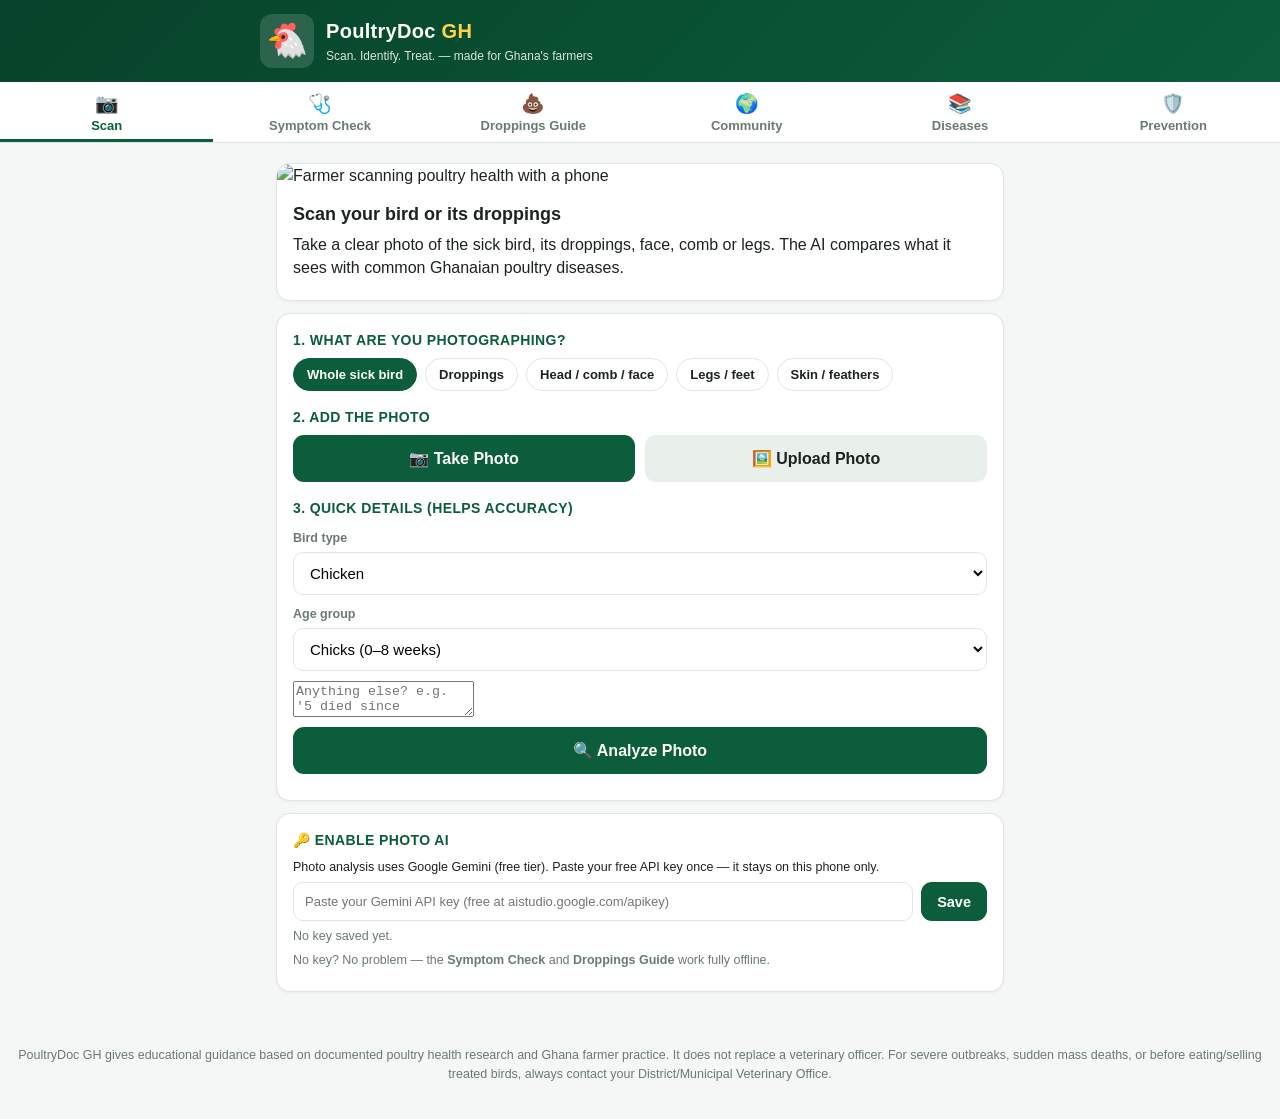
==== index.html @ f8400164 "PoultryDoc GH v2: photo-scan AI, symptom checker, 17-disease library, community outbreak watch + far" ====
<!DOCTYPE html>
<html lang="en">
<head>
<meta charset="UTF-8">
<meta name="viewport" content="width=device-width, initial-scale=1.0, maximum-scale=1.0, user-scalable=no">
<meta name="theme-color" content="#0b5d3b">
<title>PoultryDoc GH — Poultry Disease Scanner &amp; Treatment Guide</title>
<meta name="description" content="Scan your poultry, identify diseases, and get natural + chemical treatments tailored for Ghana. Works for chickens, guinea fowl, ducks, turkeys and pigeons.">
<link rel="icon" href="data:image/svg+xml,<svg xmlns='http://www.w3.org/2000/svg' viewBox='0 0 100 100'><text y='.9em' font-size='90'>🐔</text></svg>">
<link rel="stylesheet" href="styles.css">
</head>
<body>

<header class="topbar">
  <div class="brand">
    <span class="brand-ico">🐔</span>
    <div>
      <h1>PoultryDoc <span class="gh">GH</span></h1>
      <p class="tagline">Scan. Identify. Treat. — made for Ghana's farmers</p>
    </div>
  </div>
</header>

<nav class="tabs">
  <button class="tab active" data-tab="scan"><span>📷</span>Scan</button>
  <button class="tab" data-tab="checker"><span>🩺</span>Symptom Check</button>
  <button class="tab" data-tab="poop"><span>💩</span>Droppings Guide</button>
  <button class="tab" data-tab="community"><span>🌍</span>Community</button>
  <button class="tab" data-tab="library"><span>📚</span>Diseases</button>
  <button class="tab" data-tab="prevent"><span>🛡️</span>Prevention</button>
</nav>

<main>

<!-- ══════════ SCAN TAB ══════════ -->
<section id="tab-scan" class="tabpane active">
  <div class="hero card">
    <img src="https://media.base44.com/images/public/6a905b28db05fd158cb14c9d/e3b86da07_generated_image.png" alt="Farmer scanning poultry health with a phone" class="hero-img">
    <div class="hero-txt">
      <h2>Scan your bird or its droppings</h2>
      <p>Take a clear photo of the sick bird, its droppings, face, comb or legs. The AI compares what it sees with common Ghanaian poultry diseases.</p>
    </div>
  </div>

  <div class="card">
    <h3>1. What are you photographing?</h3>
    <div class="chiprow" id="scan-subject">
      <button class="chip active" data-v="the whole sick bird">Whole sick bird</button>
      <button class="chip" data-v="droppings / faeces">Droppings</button>
      <button class="chip" data-v="the head, comb or face">Head / comb / face</button>
      <button class="chip" data-v="the legs or feet">Legs / feet</button>
      <button class="chip" data-v="the skin or feathers">Skin / feathers</button>
    </div>

    <h3>2. Add the photo</h3>
    <div class="scan-actions">
      <button class="btn primary big" id="btn-capture">📷 Take Photo</button>
      <button class="btn big" id="btn-upload">🖼️ Upload Photo</button>
    </div>
    <input type="file" id="photo-input" accept="image/*" capture="environment" hidden>

    <div id="photo-preview-wrap" class="photo-preview" hidden>
      <img id="photo-preview" alt="Your photo">
      <button class="btn small danger" id="btn-remove-photo">✕ Remove</button>
    </div>

    <h3>3. Quick details (helps accuracy)</h3>
    <label class="field">
      <span>Bird type</span>
      <select id="scan-species">
        <option>Chicken</option><option>Guinea fowl</option><option>Duck</option>
        <option>Turkey</option><option>Pigeon</option>
      </select>
    </label>
    <label class="field">
      <span>Age group</span>
      <select id="scan-age">
        <option value="chicks">Chicks (0–8 weeks)</option>
        <option value="growers">Growers (2–5 months)</option>
        <option value="adults">Adults / layers</option>
        <option value="mixed">Mixed ages</option>
      </select>
    </label>
    <textarea id="scan-notes" class="field" rows="2" placeholder="Anything else? e.g. '5 died since yesterday', 'not eating', 'raining season', 'just bought new birds'"></textarea>

    <button class="btn primary big full" id="btn-analyze">🔍 Analyze Photo</button>
    <div id="scan-status" class="status"></div>
  </div>

  <div class="card" id="ai-key-card">
    <h3>🔑 Enable photo AI</h3>
    <p class="small">Photo analysis uses Google Gemini (free tier). Paste your free API key once — it stays on this phone only.</p>
    <div class="ai-key-row">
      <input type="password" id="ai-key" placeholder="Paste your Gemini API key (free at aistudio.google.com/apikey)">
      <button class="btn primary" id="btn-save-key">Save</button>
    </div>
    <p class="small" id="ai-key-status"></p>
    <p class="small dim">No key? No problem — the <b>Symptom Check</b> and <b>Droppings Guide</b> work fully offline.</p>
  </div>
</section>

<!-- ══════════ SYMPTOM CHECKER ══════════ -->
<section id="tab-checker" class="tabpane">
  <div class="card">
    <h2>🩺 Answer a few questions about the flock</h2>
    <p class="dim">Tick everything you've seen. Unsure? Skip it — the checker works with partial answers.</p>

    <h3>Which birds?</h3>
    <label class="field"><span>Bird type</span>
      <select id="ck-species"><option>Chicken</option><option>Guinea fowl</option><option>Duck</option><option>Turkey</option><option>Pigeon</option></select>
    </label>
    <label class="field"><span>Age group</span>
      <select id="ck-age">
        <option value="chicks">Chicks (0–8 weeks)</option>
        <option value="growers">Growers (2–5 months)</option>
        <option value="adults">Adults / layers</option>
        <option value="mixed">Mixed ages</option>
      </select>
    </label>

    <div id="ck-groups"></div>

    <div class="checknav">
      <button class="btn ghost" id="btn-ck-clear">Clear all</button>
      <button class="btn primary big" id="btn-ck-run">🔍 Find the Disease</button>
    </div>
  </div>

  <div id="ck-results"></div>
</section>

<!-- ══════════ DROPPINGS GUIDE ══════════ -->
<section id="tab-poop" class="tabpane">
  <div class="card">
    <h2>💩 Droppings Colour Guide</h2>
    <p class="dim">Droppings are the fastest way to know what's happening inside a bird. Match what you see:</p>
  </div>
  <div id="poop-grid"></div>
</section>

<!-- ══════════ COMMUNITY ══════════ -->
<section id="tab-community" class="tabpane">
  <div class="card">
    <h2>🌍 Report an outbreak</h2>
    <p class="dim">Tell farmers near you what you're seeing. Every report builds a live disease map of Ghana — and helps everyone act early.</p>
    <label class="field"><span>Region</span>
      <select id="rep-region">
        <option>Northern</option><option>North East</option><option>Savannah</option>
        <option>Upper East</option><option>Upper West</option><option>Ashanti</option>
        <option>Bono</option><option>Bono East</option><option>Ahafo</option>
        <option>Central</option><option>Eastern</option><option>Western</option>
        <option>Western North</option><option>Volta</option><option>Oti</option><option>Greater Accra</option>
      </select>
    </label>
    <label class="field"><span>District / town</span>
      <input id="rep-district" placeholder="e.g. Tamale Metro, Sagnarigu, Kumbungu">
    </label>
    <label class="field"><span>Disease (best guess — tick from checker if unsure)</span>
      <select id="rep-disease"></select>
    </label>
    <label class="field"><span>Bird type</span>
      <select id="rep-species"><option>Chicken</option><option>Guinea fowl</option><option>Duck</option><option>Turkey</option><option>Pigeon</option></select>
    </label>
    <div class="rep-counts">
      <label class="field"><span>How many sick?</span><input id="rep-sick" type="number" min="0" value="0" inputmode="numeric"></label>
      <label class="field"><span>How many died?</span><input id="rep-dead" type="number" min="0" value="0" inputmode="numeric"></label>
    </div>
    <textarea id="rep-notes" class="field" rows="2" placeholder="Notes (optional) — e.g. 'started after the rain', 'bought new birds last week'"></textarea>
    <button class="btn primary big full" id="btn-report">🌍 Send Report</button>
    <div id="rep-status" class="status"></div>
  </div>
  <div class="card">
    <h3>🔥 Outbreak Watch — Ghana, last 30 days</h3>
    <div id="watch-list"><p class="small dim">Loading…</p></div>
  </div>
  <div class="card">
    <h3>📰 Recent farmer reports</h3>
    <div id="feed-list"><p class="small dim">Loading…</p></div>
  </div>
</section>

<!-- ══════════ LIBRARY ══════════ -->
<section id="tab-library" class="tabpane">
  <div class="card">
    <h2>📚 Disease Library</h2>
    <input type="search" id="lib-search" class="field" placeholder="Search disease or sign (e.g. 'twisted neck')">
    <div class="chiprow" id="lib-filter">
      <button class="chip active" data-v="all">All</button>
      <button class="chip" data-v="Viral">Viral</button>
      <button class="chip" data-v="Bacterial">Bacterial</button>
      <button class="chip" data-v="Parasitic">Parasitic</button>
      <button class="chip" data-v="Management">Nutrition / Environment</button>
    </div>
  </div>
  <div id="lib-list"></div>
</section>

<!-- ══════════ PREVENTION ══════════ -->
<section id="tab-prevent" class="tabpane">
  <div class="card">
    <h2>🛡️ Prevention beats treatment</h2>
    <p class="dim">In Ghana, Newcastle and Gumboro kill most village birds — both are preventable by vaccine.</p>
  </div>
  <div class="card">
    <h3>💉 Standard vaccination schedule</h3>
    <div class="sched" id="sched-list"></div>
    <p class="small dim">Adapt to your vet officer's program. Village flocks: Newcastle booster every 3 months.</p>
  </div>
  <div class="card">
    <h3>🔒 Biosecurity rules that save flocks</h3>
    <div id="bio-list"></div>
  </div>
</section>

</main>

<!-- Disease / result detail sheet -->
<div id="sheet-backdrop" hidden></div>
<div id="sheet" hidden>
  <button class="sheet-close" id="sheet-close">✕</button>
  <div id="sheet-body"></div>
</div>

<footer>
  <p class="small dim" id="disclaimer-foot"></p>
</footer>

<script src="data.js"></script>
<script src="app.js"></script>
<script src="community.js"></script>
</body>
</html>
---- styles.css ----
:root{
  --green:#0b5d3b; --green-d:#07432a; --green-l:#e6f3ed;
  --orange:#e8862a; --red:#c62828; --red-l:#fdecea;
  --ink:#1c2420; --dim:#6b7a72; --line:#dfe7e2; --bg:#f4f7f5; --card:#fff;
  --amber:#fff8e6; --amber-b:#e0a800; --radius:14px;
}
*{box-sizing:border-box;-webkit-tap-highlight-color:transparent}
body{margin:0;font-family:-apple-system,BlinkMacSystemFont,'Segoe UI',Roboto,Arial,sans-serif;background:var(--bg);color:var(--ink);line-height:1.45}

.topbar{background:linear-gradient(135deg,var(--green-d),var(--green));color:#fff;padding:14px 16px}
.brand{display:flex;gap:12px;align-items:center;max-width:760px;margin:0 auto}
.brand-ico{font-size:34px;background:rgba(255,255,255,.14);border-radius:12px;width:54px;height:54px;display:flex;align-items:center;justify-content:center}
.brand h1{margin:0;font-size:20px;letter-spacing:.3px}
.brand .gh{color:#ffd54a;font-weight:800}
.tagline{margin:2px 0 0;font-size:12px;opacity:.85}

.tabs{display:flex;overflow-x:auto;background:#fff;border-bottom:1px solid var(--line);position:sticky;top:0;z-index:20;scrollbar-width:none}
.tabs::-webkit-scrollbar{display:none}
.tab{flex:1;min-width:84px;border:0;background:none;padding:10px 4px 9px;font-size:11.5px;font-weight:600;color:var(--dim);display:flex;flex-direction:column;gap:3px;align-items:center;cursor:pointer}
.tab span{font-size:19px}
.tab.active{color:var(--green);box-shadow:inset 0 -3px 0 var(--green)}

main{max-width:760px;margin:0 auto;padding:14px 12px 40px}
.tabpane{display:none}
.tabpane.active{display:block;animation:fadein .18s ease}
@keyframes fadein{from{opacity:0;transform:translateY(4px)}to{opacity:1;transform:none}}

.card{background:var(--card);border:1px solid var(--line);border-radius:var(--radius);padding:16px;margin-bottom:12px;box-shadow:0 1px 3px rgba(20,40,30,.05)}
h2{margin:0 0 6px;font-size:19px}
h3{margin:16px 0 8px;font-size:14px;text-transform:uppercase;letter-spacing:.4px;color:var(--green)}
h3:first-child{margin-top:0}
.small{font-size:12.5px;margin:6px 0}
.dim{color:var(--dim)}
p{margin:6px 0}

.hero{padding:0;overflow:hidden}
.hero-img{width:100%;display:block;max-height:190px;object-fit:cover}
.hero-txt{padding:14px 16px}
.hero-txt h2{font-size:18px}

.field{display:block;margin:10px 0}
.field span{display:block;font-size:12.5px;font-weight:600;color:var(--dim);margin-bottom:5px}
.field input,.field select,.field textarea,.field[type]{width:100%;padding:11px 12px;border:1.5px solid var(--line);border-radius:10px;font-size:15px;background:#fff;font-family:inherit}
.field input:focus,.field select:focus,.field textarea:focus{outline:none;border-color:var(--green)}

.chiprow{display:flex;flex-wrap:wrap;gap:8px;margin:8px 0 4px}
.chip{border:1.5px solid var(--line);background:#fff;color:var(--ink);border-radius:999px;padding:8px 13px;font-size:13px;font-weight:600;cursor:pointer}
.chip.active{background:var(--green);border-color:var(--green);color:#fff}
.chip:active{transform:scale(.96)}

.btn{border:0;border-radius:11px;padding:11px 16px;font-size:14.5px;font-weight:700;cursor:pointer;background:#e9efeb;color:var(--ink)}
.btn.primary{background:var(--green);color:#fff}
.btn.primary:active{background:var(--green-d)}
.btn.big{padding:14px 18px;font-size:16px}
.btn.full{width:100%}
.btn.small{padding:6px 10px;font-size:12.5px}
.btn.ghost{background:none;border:1.5px solid var(--line)}
.btn.danger{background:var(--red-l);color:var(--red)}
.btn:disabled{opacity:.55;cursor:not-allowed}

.scan-actions{display:flex;gap:10px}
.scan-actions .btn{flex:1}
.photo-preview{position:relative;margin:12px 0;border-radius:12px;overflow:hidden;border:1.5px solid var(--line)}
.photo-preview img{width:100%;display:block}
.photo-preview .btn{position:absolute;right:8px;top:8px}
.status{margin-top:10px;font-size:13.5px}
.status.ok{color:var(--green);font-weight:600}
.status.err{color:var(--red);font-weight:600}
.status.waiting{color:var(--orange)}

.ai-key-row{display:flex;gap:8px}
.ai-key-row input{flex:1;padding:11px;border:1.5px solid var(--line);border-radius:10px;font-size:13px}

.checknav{display:flex;gap:10px;margin-top:16px}
.checknav .primary{flex:1}

.ck-group{border-top:1px dashed var(--line);margin-top:10px;padding-top:4px}
.ck-group h4{margin:10px 0 4px;font-size:13.5px;display:flex;gap:7px;align-items:center}
.ck-opts{display:flex;flex-wrap:wrap;gap:8px;margin:4px 0 10px}
.ck-opt{border:1.5px solid var(--line);background:#fff;border-radius:999px;padding:7px 12px;font-size:13px;cursor:pointer;font-weight:500}
.ck-opt.on{background:#0b5d3b;color:#fff;border-color:#0b5d3b}

.result-card{border-radius:var(--radius);border:1px solid var(--line);background:#fff;margin-bottom:12px;overflow:hidden}
.result-head{display:flex;justify-content:space-between;align-items:center;padding:13px 15px;gap:10px}
.result-head .r-name{font-weight:800;font-size:15.5px}
.result-head .r-type{font-size:11.5px;color:var(--dim)}
.confbar{width:92px;height:8px;border-radius:99px;background:var(--line);overflow:hidden;flex:none}
.confbar i{display:block;height:100%;background:var(--green)}
.result-actions{padding:0 15px 13px;display:flex;gap:8px}
.result-actions .btn{flex:1}

.poop-card{border-radius:var(--radius);overflow:hidden;background:#fff;border:1px solid var(--line);margin-bottom:12px}
.poop-card img{width:100%;height:150px;object-fit:cover;display:block;background:#efe9df}
.poop-body{padding:13px 15px;border-left:5px solid var(--pc,#7a5230)}
.poop-body h4{margin:0;font-size:15.5px}
.poop-body .p-mean{font-size:13px;margin:6px 0 4px}
.poop-body .p-likely{font-size:12.5px;color:var(--dim);background:var(--bg);border-radius:8px;padding:8px 10px;margin-top:6px}

.lib-item{display:flex;justify-content:space-between;align-items:center;gap:10px;background:#fff;border:1px solid var(--line);border-radius:12px;padding:13px 14px;margin-bottom:9px;cursor:pointer}
.lib-item .l-name{font-weight:700;font-size:14.5px}
.lib-item .l-sub{font-size:12px;color:var(--dim)}
.lib-item .badge{flex:none}
.badge{display:inline-block;padding:3px 9px;border-radius:99px;font-size:10.5px;font-weight:800;letter-spacing:.3px;text-transform:uppercase}
.badge.viral{background:#ede7fa;color:#6a1b9a}
.badge.bacterial{background:#e3f2fd;color:#1565c0}
.badge.parasitic{background:#fff3d6;color:#9c6b00}
.badge.mgmt{background:#e8f5e9;color:#2e7d32}
.badge.sev{background:var(--red-l);color:var(--red)}
.badge.rep{background:var(--red);color:#fff;animation:pulse 1.2s infinite alternate}
@keyframes pulse{to{opacity:.65}}

.sched-row{display:flex;gap:12px;padding:9px 0;border-bottom:1px dashed var(--line)}
.sched-row:last-child{border:none}
.sched-day{flex:none;width:86px;font-weight:800;font-size:13px;color:var(--green)}
.sched-act{font-size:13.5px;font-weight:600}
.sched-note{font-size:12px;color:var(--dim)}
.bio-row{display:flex;gap:10px;padding:8px 0;font-size:14px;border-bottom:1px dashed var(--line)}
.bio-row:last-child{border:none}
.bio-row .n{flex:none;width:22px;height:22px;border-radius:50%;background:var(--green-l);color:var(--green);font-weight:800;display:flex;align-items:center;justify-content:center;font-size:12px}

#sheet-backdrop{position:fixed;inset:0;background:rgba(10,20,15,.45);z-index:40}
#sheet{position:fixed;left:0;right:0;bottom:0;max-height:88vh;overflow-y:auto;background:#fff;border-radius:20px 20px 0 0;z-index:41;padding:20px 18px 34px;animation:slideup .22s ease}
@keyframes slideup{from{transform:translateY(60px);opacity:.4}to{transform:none;opacity:1}}
.sheet-close{position:absolute;right:14px;top:12px;border:0;background:var(--bg);width:32px;height:32px;border-radius:50%;font-size:15px;cursor:pointer;z-index:2}
.sh-head{padding-right:38px}
.sh-head h2{margin:0;font-size:19px}
.sh-head .aka{font-size:13px;color:var(--dim);margin:4px 0 0}
.sh-tags{display:flex;flex-wrap:wrap;gap:6px;margin:10px 0 0}
.sh-sec{border-top:1px solid var(--line);margin-top:14px;padding-top:12px}
.sh-sec h4{margin:0 0 8px;font-size:12px;text-transform:uppercase;letter-spacing:.5px;color:var(--green)}
.sh-sec p{font-size:14px}
.treat{border:1px solid var(--line);border-radius:12px;padding:11px 13px;margin-bottom:9px;background:#fff}
.treat.nat{background:#f6faf4;border-color:#cfe3d4}
.treat .t-name{font-weight:800;font-size:14px}
.treat .t-how{font-size:13px;margin-top:4px}
.treat .t-note{font-size:12.5px;color:var(--dim);margin-top:4px}
.treat .t-evid{font-size:11.5px;color:var(--green);margin-top:4px;font-style:italic}
.sign{display:inline-block;background:var(--bg);border:1px solid var(--line);border-radius:8px;padding:4px 9px;font-size:12px;margin:0 5px 6px 0}
.alert{background:var(--red-l);border:1.5px solid #f2b8b5;border-radius:12px;padding:12px 14px;font-size:13.5px;margin:10px 0}
.alert.warn{background:var(--amber);border-color:var(--amber-b)}

footer{padding:16px 16px 30px;text-align:center}

@media(min-width:640px){
  main{padding:20px 16px}
  .tab{font-size:13px}
}

/* community + feedback */
.rep-counts{display:flex;gap:10px}
.rep-counts .field{flex:1}
.watch-row{display:flex;justify-content:space-between;align-items:center;gap:10px;padding:10px 0;border-bottom:1px dashed var(--line)}
.watch-row:last-child{border:none}
.w-name{font-weight:700;font-size:14px}
.w-sub{font-size:12px;color:var(--dim)}
.w-nums{display:flex;gap:8px;font-size:12.5px;font-weight:700;flex:none;text-align:right}
.feed-row{padding:9px 0;border-bottom:1px dashed var(--line)}
.feed-row:last-child{border:none}
.f-line{font-size:14px}
.f-sub{font-size:12px;color:var(--dim)}
.f-note{font-size:12.5px;font-style:italic;color:var(--dim);background:var(--bg);border-radius:8px;padding:6px 9px;margin-top:4px}
.fb-row{padding:8px 0;border-bottom:1px dashed var(--line)}
.fb-row:last-child{border:none}
.fb-name{font-weight:700;font-size:13.5px}
.fb-bar{height:8px;background:var(--line);border-radius:99px;overflow:hidden;margin:6px 0 3px}
.fb-bar i{display:block;height:100%;background:var(--green)}
.fb-form select{width:100%;padding:11px;border:1.5px solid var(--line);border-radius:10px;font-size:15px;margin-top:4px}
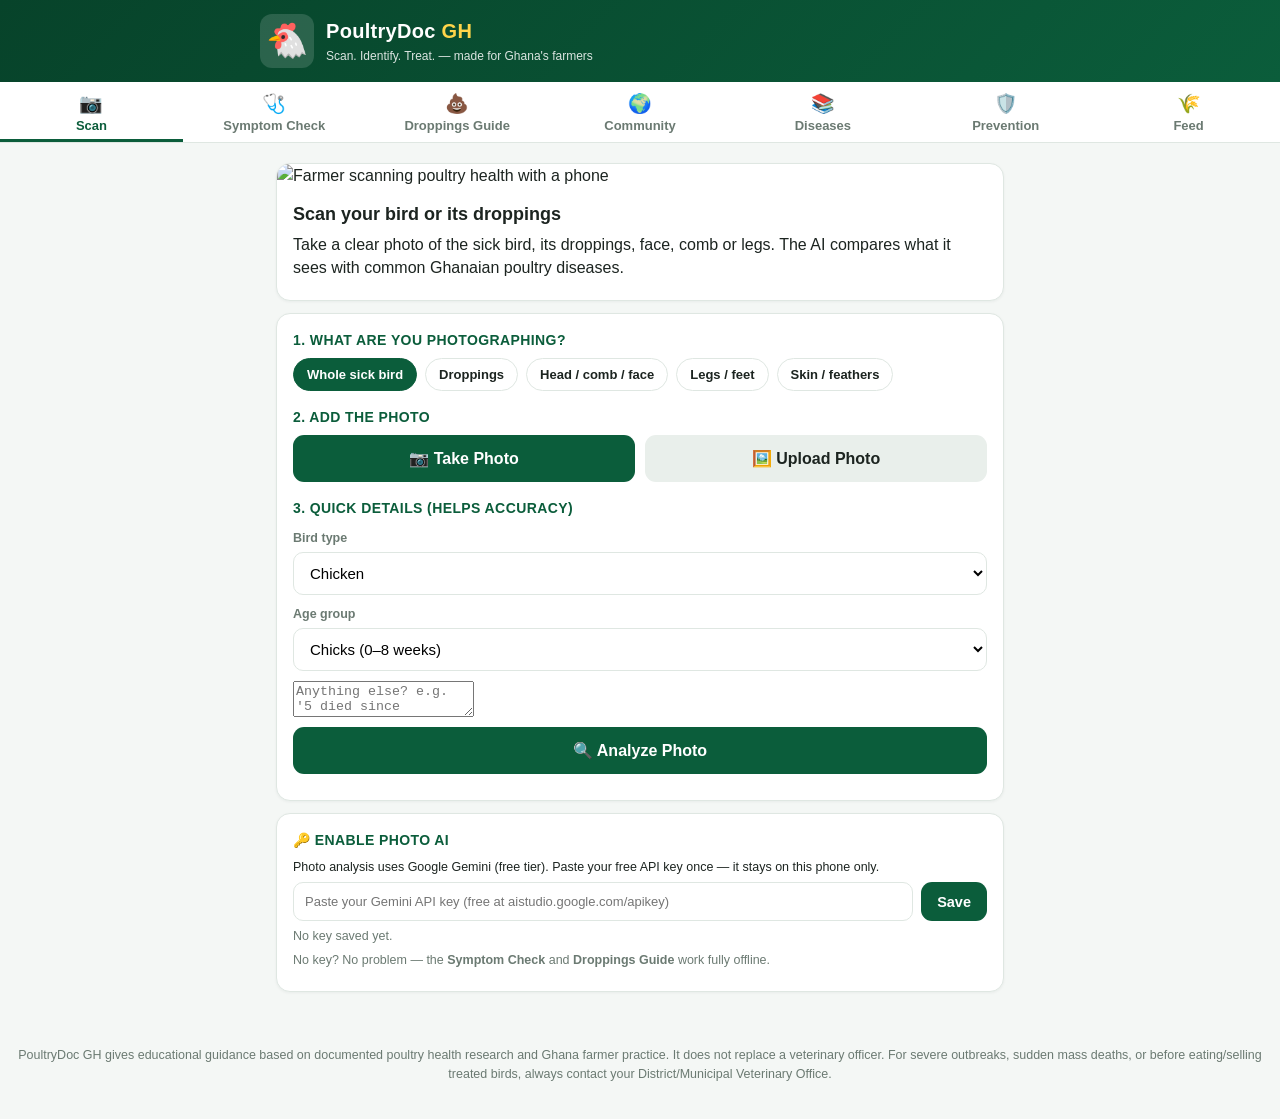
==== commit 77e5cbc4: "Add Feed tab: guinea fowl and chicken formulation targets, 100kg mixing recipes, ingredient limits, " ====
--- a/index.html
+++ b/index.html
@@ -28,6 +28,7 @@
   <button class="tab" data-tab="community"><span>🌍</span>Community</button>
   <button class="tab" data-tab="library"><span>📚</span>Diseases</button>
   <button class="tab" data-tab="prevent"><span>🛡️</span>Prevention</button>
+  <button class="tab" data-tab="feed"><span>🌾</span>Feed</button>
 </nav>
 
 <main>
@@ -212,6 +213,126 @@
   </div>
 </section>
 
+<section id="tab-feed" class="tabpane">
+  <div class="card">
+    <h2>🌾 Feed formulation &amp; preparation</h2>
+    <p class="dim">Mix your own feed from local ingredients. Numbers below are practical starting points for Ghana; adjust with your vet officer or extension agent and your actual ingredient analysis.</p>
+  </div>
+
+  <div class="card">
+    <h3>🐦 Guinea fowl feeding stages</h3>
+    <p class="small dim">Ghana research (Okyere et al., keets in southern Ghana) found keets thrive on 24% crude protein with 12.5 MJ ME/kg, a protein-to-energy ratio of about 19 g/MJ.</p>
+    <table class="ftable">
+      <tr><th>Stage</th><th>Age</th><th>Crude protein</th><th>Notes</th></tr>
+      <tr><td>Keet starter</td><td>0–4 wks</td><td>24–26%</td><td>Crumble or fine mash; start 24% for local keets</td></tr>
+      <tr><td>Grower</td><td>5–8 wks</td><td>19–20%</td><td>Introduce gradually over 5 days</td></tr>
+      <tr><td>Finisher</td><td>9–12 wks</td><td>16–18%</td><td>Lower protein cuts cost, birds near market weight</td></tr>
+      <tr><td>Layer / breeder</td><td>13 wks+</td><td>16–18%</td><td>Calcium 2.5–3.0% for laying guinea hens</td></tr>
+    </table>
+  </div>
+
+  <div class="card">
+    <h3>🐔 Chicken targets</h3>
+    <table class="ftable">
+      <tr><th>Feed</th><th>Age</th><th>Crude protein</th><th>Calcium</th></tr>
+      <tr><td>Chick starter</td><td>0–4 wks</td><td>20–22%</td><td>0.9–1.0%</td></tr>
+      <tr><td>Grower</td><td>5–8 wks</td><td>17–18%</td><td>0.9–1.0%</td></tr>
+      <tr><td>Layer mash</td><td>18 wks+</td><td>16–18%</td><td>3.5–4.0%</td></tr>
+      <tr><td>Broiler starter</td><td>0–3 wks</td><td>22–23%</td><td>0.9–1.0%</td></tr>
+      <tr><td>Broiler finisher</td><td>4 wks+</td><td>19–20%</td><td>0.9–1.0%</td></tr>
+    </table>
+    <p class="small dim">Never feed layer mash to chicks: the calcium level is far too high for young kidneys.</p>
+  </div>
+
+  <div class="card">
+    <h3>⚖️ Mix 100 kg yourself</h3>
+    <p class="small">Guinea fowl keet starter (~24% CP)</p>
+    <table class="ftable">
+      <tr><th>Ingredient</th><th>kg</th></tr>
+      <tr><td>Maize (ground)</td><td>45</td></tr>
+      <tr><td>Soybean meal</td><td>30</td></tr>
+      <tr><td>Fishmeal</td><td>8</td></tr>
+      <tr><td>Groundnut cake</td><td>8</td></tr>
+      <tr><td>Wheat bran</td><td>6</td></tr>
+      <tr><td>Bone meal</td><td>2</td></tr>
+      <tr><td>Premix</td><td>0.5</td></tr>
+      <tr><td>Salt</td><td>0.25</td></tr>
+      <tr><td>Methionine</td><td>0.15</td></tr>
+    </table>
+    <p class="small">Layer mash (~17–18% CP, 3.5% Ca)</p>
+    <table class="ftable">
+      <tr><th>Ingredient</th><th>kg</th></tr>
+      <tr><td>Maize (ground)</td><td>52</td></tr>
+      <tr><td>Soybean meal</td><td>20</td></tr>
+      <tr><td>Wheat bran</td><td>10</td></tr>
+      <tr><td>Groundnut cake</td><td>6</td></tr>
+      <tr><td>Fishmeal</td><td>3</td></tr>
+      <tr><td>Oyster shell</td><td>7</td></tr>
+      <tr><td>Bone meal</td><td>1.5</td></tr>
+      <tr><td>Premix</td><td>0.25</td></tr>
+      <tr><td>Salt</td><td>0.25</td></tr>
+    </table>
+    <p class="small dim">Keep oyster shell coarse and separate for layers if you can: hens self-regulate calcium better that way.</p>
+  </div>
+
+  <div class="card">
+    <h3>📏 Ingredient limits</h3>
+    <table class="ftable">
+      <tr><th>Ingredient</th><th>Max in mix</th><th>Watch out for</th></tr>
+      <tr><td>Maize</td><td>55–65%</td><td>Aflatoxin; buy dry, test smell and colour</td></tr>
+      <tr><td>Soybean meal</td><td>20–30%</td><td>Raw beans need toasting to destroy trypsin inhibitor</td></tr>
+      <tr><td>Fishmeal</td><td>3–8%</td><td>Quality varies widely; expensive</td></tr>
+      <tr><td>Groundnut cake</td><td>10–15%</td><td>High aflatoxin risk; use binder</td></tr>
+      <tr><td>Wheat bran</td><td>5–15%</td><td>Bulking and fibre, low energy</td></tr>
+      <tr><td>Palm kernel cake</td><td>5–15%</td><td>High fibre; keep low for keets and chicks</td></tr>
+      <tr><td>Oyster shell</td><td>5–8%</td><td>Layers only</td></tr>
+      <tr><td>Bone meal</td><td>1–3%</td><td>Phosphorus source</td></tr>
+      <tr><td>Premix</td><td>0.25–0.5%</td><td>Never exceed: vitamin A toxicity is real</td></tr>
+      <tr><td>Salt</td><td>0.25–0.3%</td><td>Above 0.5% causes wet droppings and death</td></tr>
+      <tr><td>BSF larvae meal</td><td>5–25%</td><td>Dry and grind; introduce gradually</td></tr>
+    </table>
+  </div>
+
+  <div class="card">
+    <h3>🔬 What research actually supports</h3>
+    <div class="feed-row"><b>Black soldier fly larvae meal</b><span>Broiler trials find 20–25% inclusion partly replacing fishmeal supports growth without hurting performance; some studies show up to 75% replacement works when diets are balanced. Cut fishmeal cost with it.</span></div>
+    <div class="feed-row"><b>Phytase enzyme</b><span>Releases phosphorus locked in plant phytate, so you buy less bone meal and dicalcium phosphate.</span></div>
+    <div class="feed-row"><b>Methionine first, then lysine</b><span>In maize-soy diets these are the limiting amino acids. 0.1–0.15% methionine usually pays for itself in growth.</span></div>
+    <div class="feed-row"><b>Aflatoxin binder</b><span>Bentonite or yeast-cell-wall binders protect the liver and growth. Essential with Ghanaian maize and groundnut cake in humid storage.</span></div>
+    <div class="feed-row"><b>Probiotics and prebiotics</b><span>Improved gut health and lower mortality in trial conditions; cheap insurance in hot climates.</span></div>
+    <div class="feed-row"><b>Feed form</b><span>Crumble for keets and chicks raises intake. Wet mash at dawn helps birds eat before the midday heat in Tamale.</span></div>
+    <div class="feed-row"><b>Heat-stress support</b><span>Above 32°C add vitamin C and electrolytes, feed early morning and evening, keep cool water always available.</span></div>
+  </div>
+
+  <div class="card">
+    <h3>🧪 Preparation steps</h3>
+    <div class="feed-row"><b>1. Buy dry</b><span>Maize and groundnut below 12% moisture: it should crack, not squash, and smell sweet, never musty.</span></div>
+    <div class="feed-row"><b>2. Treat soybeans</b><span>Toast or roast full-fat soybeans until light brown to destroy trypsin inhibitor. Raw beans depress growth.</span></div>
+    <div class="feed-row"><b>3. Grind evenly</b><span>Finer grind for keets and chicks, coarser for layers. Uneven grind lets birds sort and waste feed.</span></div>
+    <div class="feed-row"><b>4. Pre-mix the small stuff</b><span>Mix premix, salt and minerals into about 5 kg of maize first, then blend into the full batch. Never dump 250 g of premix straight into 100 kg.</span></div>
+    <div class="feed-row"><b>5. Mix 10–15 minutes</b><span>Until colour is uniform. Shovel from the bottom of the heap back to the top three times.</span></div>
+    <div class="feed-row"><b>6. Store right</b><span>Sacks on pallets, off the floor, dry room, use within 3 weeks. Label each sack with the formula and date.</span></div>
+  </div>
+
+  <div class="card">
+    <h3>💰 Cut the cost</h3>
+    <div class="feed-row"><b>Buy maize at harvest</b><span>October to December prices are lowest in the north. Dry and store properly rather than buying in the lean season.</span></div>
+    <div class="feed-row"><b>Group purchase</b><span>Premix, methionine and fishmeal are cheaper by the carton. Buy with other farmers and split.</span></div>
+    <div class="feed-row"><b>Formulate to current prices</b><span>Re-check ingredient prices monthly: when soybean meal jumps, BSF meal and groundnut cake become worth more.</span></div>
+    <div class="feed-row"><b>Weigh, never estimate</b><span>Guesswork is the biggest hidden cost in home mixing. A GH₵60 kitchen scale saves sacks of feed.</span></div>
+  </div>
+
+  <div class="card">
+    <h3>⚠️ Safety</h3>
+    <div class="feed-row"><b>Never feed mouldy grain</b><span>Aflatoxin causes liver damage, poor growth and death. No binder fully rescues badly spoiled grain.</span></div>
+    <div class="feed-row"><b>Respect withdrawal</b><span>Stop medicated feed and coccidiostats before slaughter and before selling eggs, per the label or your vet.</span></div>
+    <div class="feed-row"><b>Avoid risky by-products</b><span>Raw cassava (cyanide), cottonseed (gossypol) and restaurant waste (disease) are not worth the risk.</span></div>
+    <div class="feed-row"><b>Clean water beats feed</b><span>Birds drink about twice what they eat. Dirty water undoes a good ration faster than a poor one does.</span></div>
+  </div>
+
+  <p class="small dim">Educational guidance only. Ingredient nutrient values vary, so confirm formulations with a veterinary officer or extension agent before scaling up.</p>
+</section>
+
 </main>
 
 <!-- Disease / result detail sheet -->
--- a/styles.css
+++ b/styles.css
@@ -165,3 +165,23 @@
 .fb-bar{height:8px;background:var(--line);border-radius:99px;overflow:hidden;margin:6px 0 3px}
 .fb-bar i{display:block;height:100%;background:var(--green)}
 .fb-form select{width:100%;padding:11px;border:1.5px solid var(--line);border-radius:10px;font-size:15px;margin-top:4px}
+
+/* Plantix-style scanning animation over the photo while AI analyzes */
+.photo-preview { position: relative; overflow: hidden; }
+.photo-preview.scanning::after {
+  content: ""; position: absolute; left: 0; right: 0; height: 3px;
+  background: linear-gradient(90deg, transparent, #ffd54f, transparent);
+  box-shadow: 0 0 12px 3px rgba(255, 213, 79, .55);
+  animation: scanline 1.6s ease-in-out infinite;
+}
+@keyframes scanline {
+  0% { top: 4%; } 50% { top: 92%; } 100% { top: 4%; }
+}
+
+/* Feed formulation tables */
+.ftable{width:100%;border-collapse:collapse;margin:8px 0 12px;font-size:12.5px}
+.ftable th{text-align:left;background:var(--green-l);color:var(--green-d);padding:7px 8px;font-size:11px;text-transform:uppercase;letter-spacing:.3px;border-bottom:1px solid var(--line)}
+.ftable td{padding:7px 8px;border-bottom:1px solid var(--line);vertical-align:top}
+.ftable tr:last-child td{border-bottom:none}
+#tab-feed .feed-row b{font-size:13.5px}
+#tab-feed .feed-row span{display:block;font-size:12.5px;color:var(--dim);margin-top:2px}
